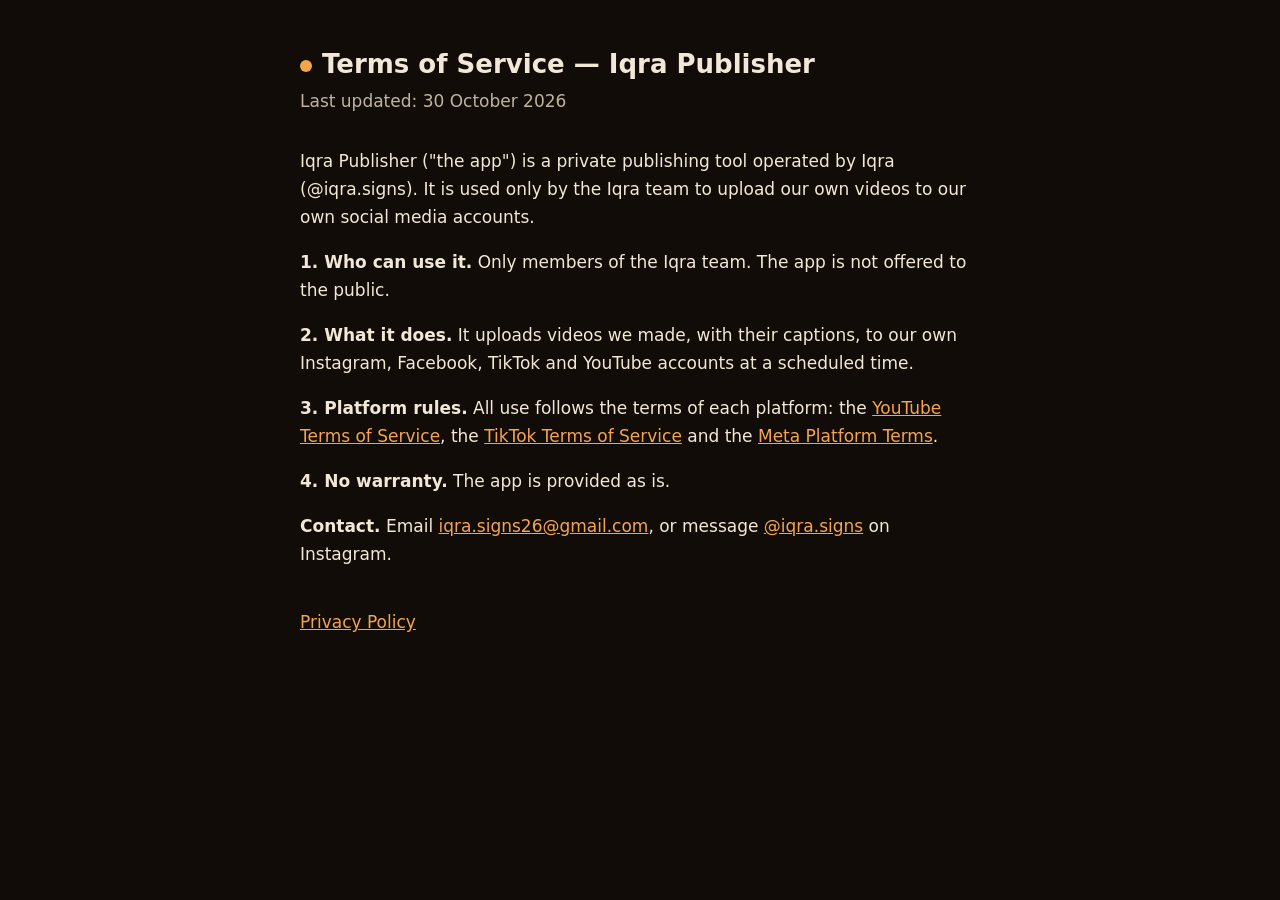
==== index.html @ d9dc5565 "Add Terms and Privacy pages for Iqra Publisher Co-Authored-By: Claude Opus 5.5 <noreply@anthropic.co" ====
<!doctype html><html lang="en"><head><meta charset="utf-8"><meta name="viewport" content="width=device-width,initial-scale=1">
<style>
:root{--ground:#120c08;--ink:#f2e8d8;--amber:#f4a54a;--muted:#bfb3a2}
body{margin:0;background:var(--ground);color:var(--ink);font:17px/1.65 system-ui,-apple-system,"Segoe UI",sans-serif}
main{max-width:680px;margin:0 auto;padding:48px 16px 64px}
h1{font-size:26px;line-height:1.25;margin:0 0 6px}
.date{color:var(--muted);margin:0 0 32px}
a{color:var(--amber)}
.dot{display:inline-block;width:12px;height:12px;border-radius:50%;background:var(--amber);margin-right:10px;vertical-align:middle}
nav{margin-top:40px;color:var(--muted)}
</style><title>Iqra Publisher Terms</title></head><body><main>
<h1><span class="dot"></span>Terms of Service — Iqra Publisher</h1>
<p class="date">Last updated: 30 October 2026</p>
<p>Iqra Publisher ("the app") is a private publishing tool operated by Iqra (@iqra.signs). It is used only by the Iqra team to upload our own videos to our own social media accounts.</p>
<p><strong>1. Who can use it.</strong> Only members of the Iqra team. The app is not offered to the public.</p>
<p><strong>2. What it does.</strong> It uploads videos we made, with their captions, to our own Instagram, Facebook, TikTok and YouTube accounts at a scheduled time.</p>
<p><strong>3. Platform rules.</strong> All use follows the terms of each platform: the <a href="https://www.youtube.com/t/terms">YouTube Terms of Service</a>, the <a href="https://www.tiktok.com/legal/terms-of-service">TikTok Terms of Service</a> and the <a href="https://developers.facebook.com/terms/">Meta Platform Terms</a>.</p>
<p><strong>4. No warranty.</strong> The app is provided as is.</p>
<p><strong>Contact.</strong> Email <a href="mailto:iqra.signs26@gmail.com">iqra.signs26@gmail.com</a>, or message <a href="https://www.instagram.com/iqra.signs/">@iqra.signs</a> on Instagram.</p>
<nav><a href="privacy.html">Privacy Policy</a></nav>
</main></body></html>
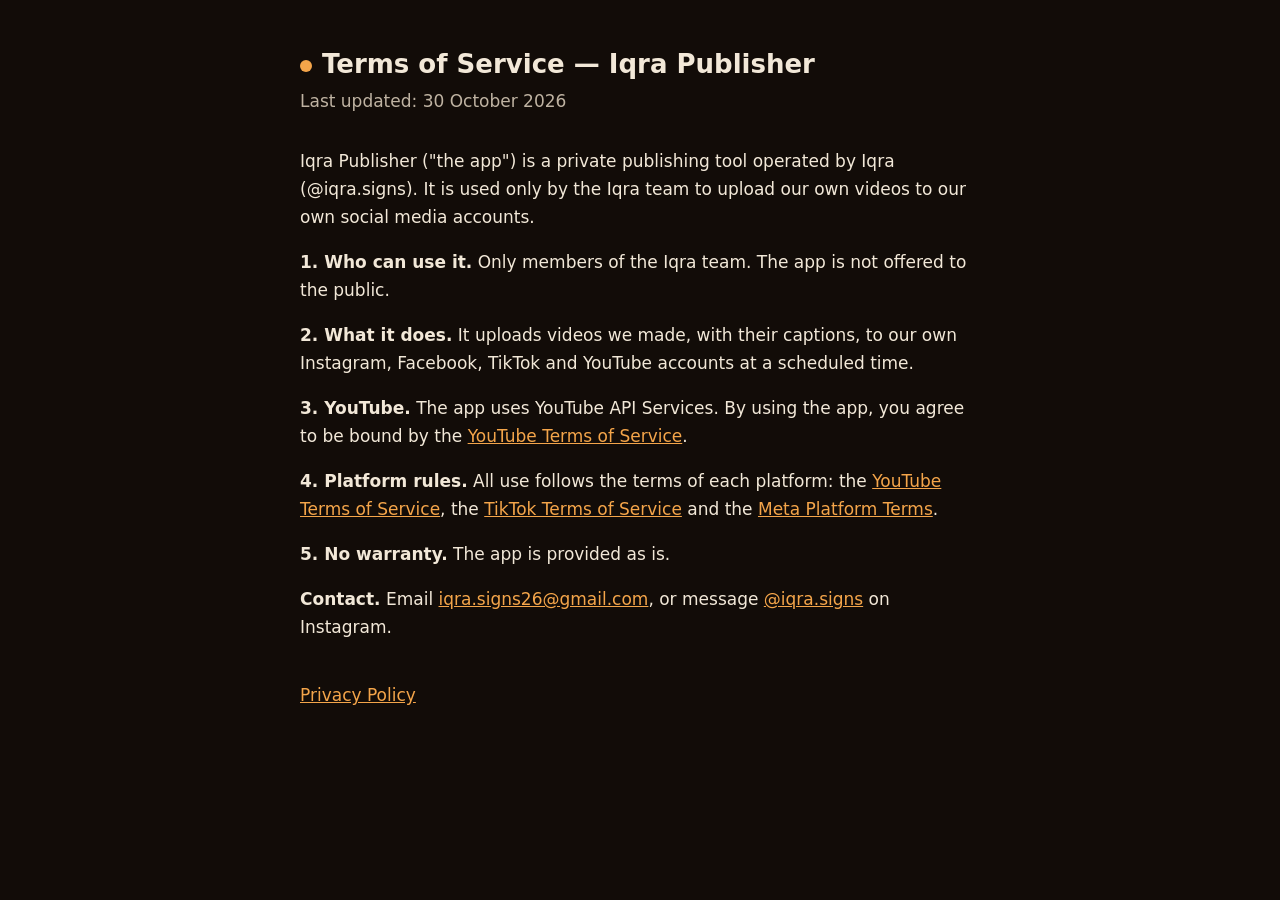
==== commit c2f56bb8: "Privacy: cover YouTube API Services policy points; Terms: YouTube ToS clause Co-Authored-By: Claude " ====
--- a/index.html
+++ b/index.html
@@ -14,8 +14,9 @@
 <p>Iqra Publisher ("the app") is a private publishing tool operated by Iqra (@iqra.signs). It is used only by the Iqra team to upload our own videos to our own social media accounts.</p>
 <p><strong>1. Who can use it.</strong> Only members of the Iqra team. The app is not offered to the public.</p>
 <p><strong>2. What it does.</strong> It uploads videos we made, with their captions, to our own Instagram, Facebook, TikTok and YouTube accounts at a scheduled time.</p>
-<p><strong>3. Platform rules.</strong> All use follows the terms of each platform: the <a href="https://www.youtube.com/t/terms">YouTube Terms of Service</a>, the <a href="https://www.tiktok.com/legal/terms-of-service">TikTok Terms of Service</a> and the <a href="https://developers.facebook.com/terms/">Meta Platform Terms</a>.</p>
-<p><strong>4. No warranty.</strong> The app is provided as is.</p>
+<p><strong>3. YouTube.</strong> The app uses YouTube API Services. By using the app, you agree to be bound by the <a href="https://www.youtube.com/t/terms">YouTube Terms of Service</a>.</p>
+<p><strong>4. Platform rules.</strong> All use follows the terms of each platform: the <a href="https://www.youtube.com/t/terms">YouTube Terms of Service</a>, the <a href="https://www.tiktok.com/legal/terms-of-service">TikTok Terms of Service</a> and the <a href="https://developers.facebook.com/terms/">Meta Platform Terms</a>.</p>
+<p><strong>5. No warranty.</strong> The app is provided as is.</p>
 <p><strong>Contact.</strong> Email <a href="mailto:iqra.signs26@gmail.com">iqra.signs26@gmail.com</a>, or message <a href="https://www.instagram.com/iqra.signs/">@iqra.signs</a> on Instagram.</p>
 <nav><a href="privacy.html">Privacy Policy</a></nav>
 </main></body></html>
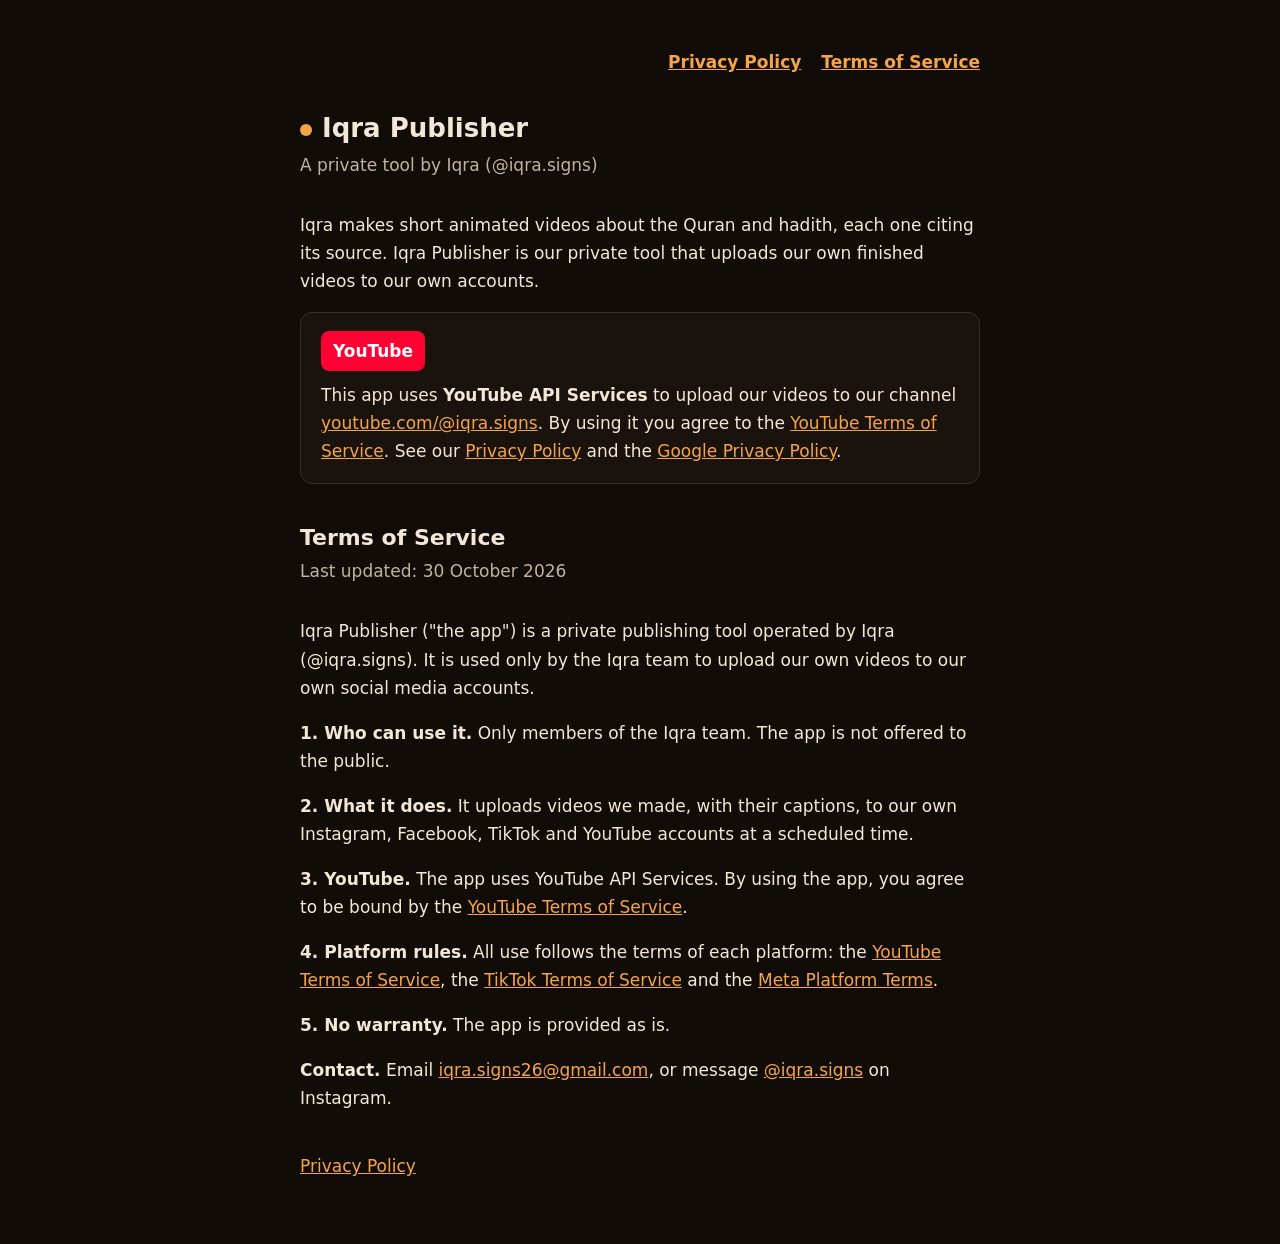
==== commit e0c0632b: "Homepage: Privacy Policy link at top, YouTube API Services section Co-Authored-By: Claude Opus 5.5 <" ====
--- a/index.html
+++ b/index.html
@@ -8,8 +8,21 @@
 a{color:var(--amber)}
 .dot{display:inline-block;width:12px;height:12px;border-radius:50%;background:var(--amber);margin-right:10px;vertical-align:middle}
 nav{margin-top:40px;color:var(--muted)}
-</style><title>Iqra Publisher Terms</title></head><body><main>
-<h1><span class="dot"></span>Terms of Service — Iqra Publisher</h1>
+.top{display:flex;gap:20px;justify-content:flex-end;margin:0 0 36px;font-weight:600}
+.yt{border:1px solid #3a2e24;border-radius:12px;padding:18px 20px;margin:0 0 40px;background:#1a120c}
+.yt img{height:28px;display:block;margin:0 0 10px;background:#fff;padding:8px 12px;border-radius:8px}
+.yt .fallback{display:none;font-weight:700;color:#fff;background:#ff0033;padding:6px 12px;border-radius:8px;margin:0 0 10px;width:max-content}
+</style><title>Iqra Publisher</title></head><body><main>
+<div class="top"><a href="privacy.html">Privacy Policy</a><a href="#terms">Terms of Service</a></div>
+<h1><span class="dot"></span>Iqra Publisher</h1>
+<p class="date">A private tool by Iqra (@iqra.signs)</p>
+<p>Iqra makes short animated videos about the Quran and hadith, each one citing its source. Iqra Publisher is our private tool that uploads our own finished videos to our own accounts.</p>
+<div class="yt">
+<img src="https://www.gstatic.com/youtube/img/branding/youtubelogo/svg/youtubelogo.svg" alt="YouTube" onerror="this.style.display='none';this.nextElementSibling.style.display='block'">
+<div class="fallback">YouTube</div>
+<p style="margin:0">This app uses <strong>YouTube API Services</strong> to upload our videos to our channel <a href="https://www.youtube.com/@iqra.signs">youtube.com/@iqra.signs</a>. By using it you agree to the <a href="https://www.youtube.com/t/terms">YouTube Terms of Service</a>. See our <a href="privacy.html">Privacy Policy</a> and the <a href="https://policies.google.com/privacy">Google Privacy Policy</a>.</p>
+</div>
+<h1 id="terms" style="font-size:22px">Terms of Service</h1>
 <p class="date">Last updated: 30 October 2026</p>
 <p>Iqra Publisher ("the app") is a private publishing tool operated by Iqra (@iqra.signs). It is used only by the Iqra team to upload our own videos to our own social media accounts.</p>
 <p><strong>1. Who can use it.</strong> Only members of the Iqra team. The app is not offered to the public.</p>
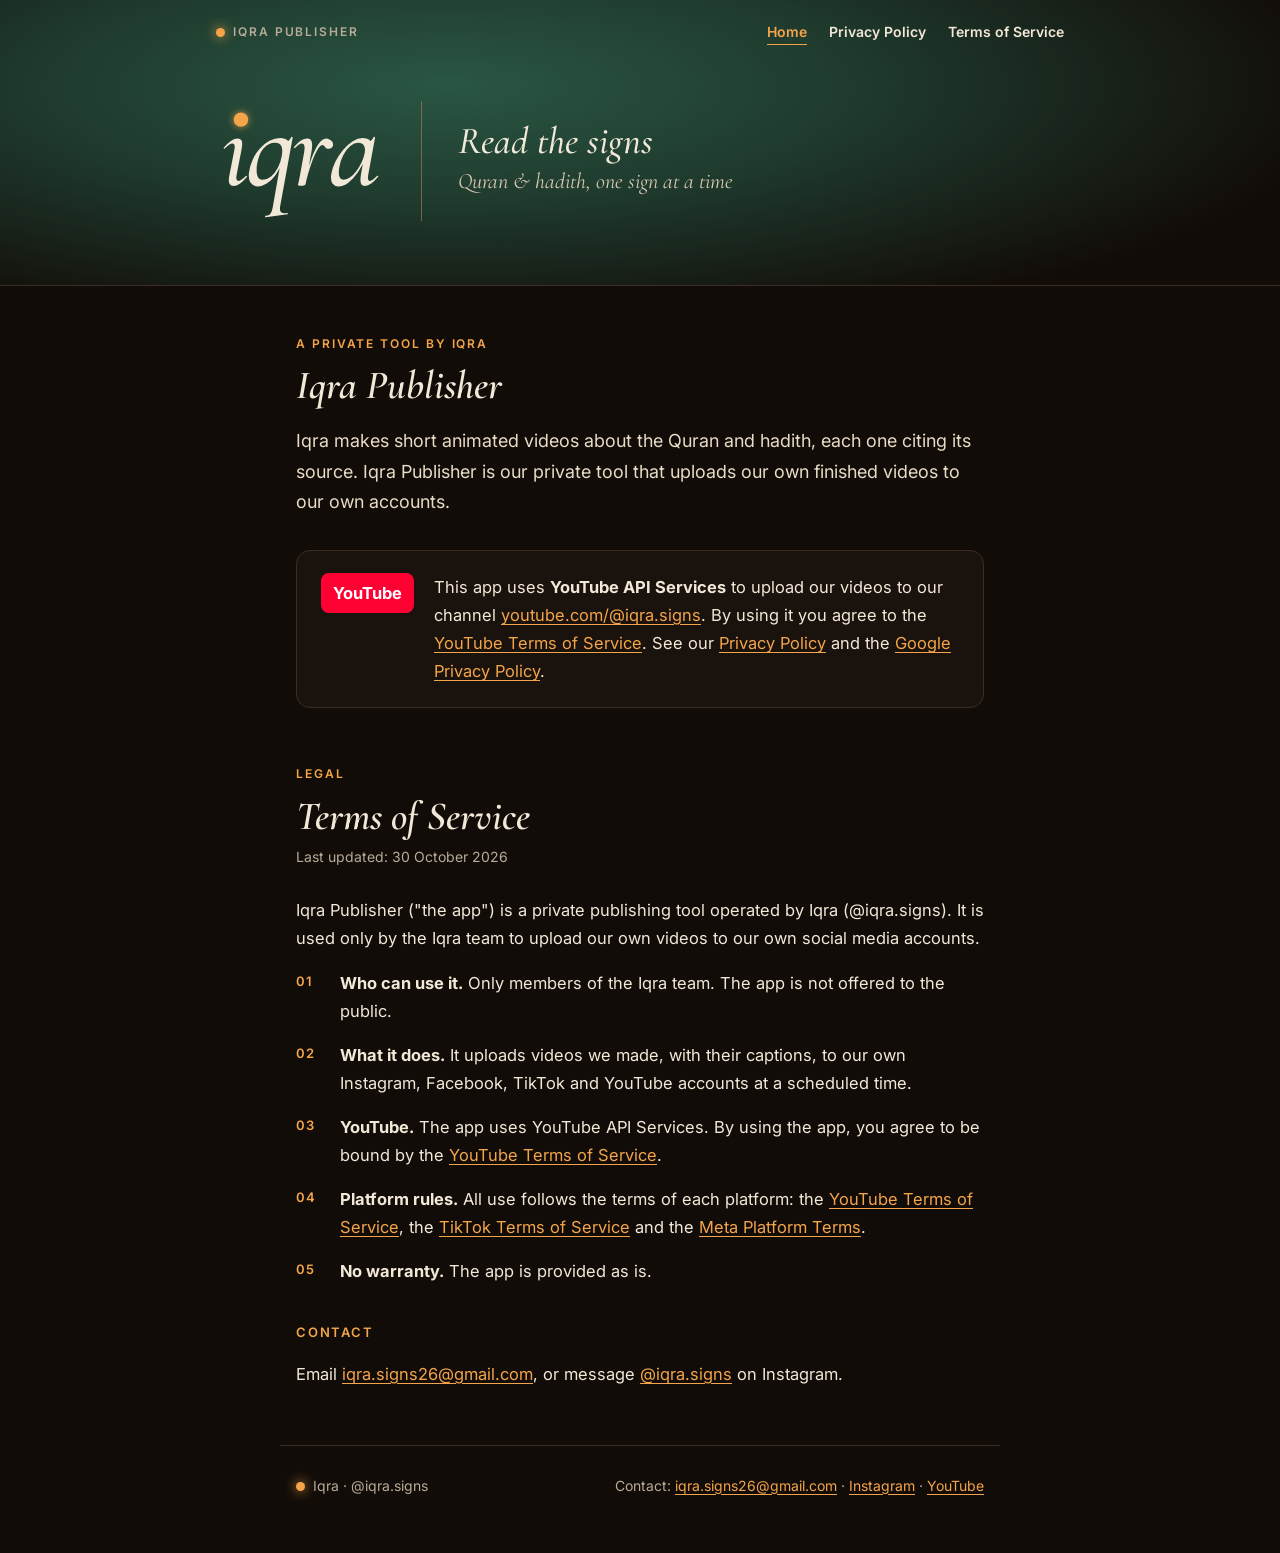
==== commit 701644c0: "Brand both pages: Iqra wordmark, forest hero, palette and fonts Co-Authored-By: Claude Opus 5.5 <nor" ====
--- a/index.html
+++ b/index.html
@@ -1,35 +1,30 @@
 <!doctype html><html lang="en"><head><meta charset="utf-8"><meta name="viewport" content="width=device-width,initial-scale=1">
-<style>
-:root{--ground:#120c08;--ink:#f2e8d8;--amber:#f4a54a;--muted:#bfb3a2}
-body{margin:0;background:var(--ground);color:var(--ink);font:17px/1.65 system-ui,-apple-system,"Segoe UI",sans-serif}
-main{max-width:680px;margin:0 auto;padding:48px 16px 64px}
-h1{font-size:26px;line-height:1.25;margin:0 0 6px}
-.date{color:var(--muted);margin:0 0 32px}
-a{color:var(--amber)}
-.dot{display:inline-block;width:12px;height:12px;border-radius:50%;background:var(--amber);margin-right:10px;vertical-align:middle}
-nav{margin-top:40px;color:var(--muted)}
-.top{display:flex;gap:20px;justify-content:flex-end;margin:0 0 36px;font-weight:600}
-.yt{border:1px solid #3a2e24;border-radius:12px;padding:18px 20px;margin:0 0 40px;background:#1a120c}
-.yt img{height:28px;display:block;margin:0 0 10px;background:#fff;padding:8px 12px;border-radius:8px}
-.yt .fallback{display:none;font-weight:700;color:#fff;background:#ff0033;padding:6px 12px;border-radius:8px;margin:0 0 10px;width:max-content}
-</style><title>Iqra Publisher</title></head><body><main>
-<div class="top"><a href="privacy.html">Privacy Policy</a><a href="#terms">Terms of Service</a></div>
-<h1><span class="dot"></span>Iqra Publisher</h1>
-<p class="date">A private tool by Iqra (@iqra.signs)</p>
-<p>Iqra makes short animated videos about the Quran and hadith, each one citing its source. Iqra Publisher is our private tool that uploads our own finished videos to our own accounts.</p>
-<div class="yt">
-<img src="https://www.gstatic.com/youtube/img/branding/youtubelogo/svg/youtubelogo.svg" alt="YouTube" onerror="this.style.display='none';this.nextElementSibling.style.display='block'">
-<div class="fallback">YouTube</div>
-<p style="margin:0">This app uses <strong>YouTube API Services</strong> to upload our videos to our channel <a href="https://www.youtube.com/@iqra.signs">youtube.com/@iqra.signs</a>. By using it you agree to the <a href="https://www.youtube.com/t/terms">YouTube Terms of Service</a>. See our <a href="privacy.html">Privacy Policy</a> and the <a href="https://policies.google.com/privacy">Google Privacy Policy</a>.</p>
+<title>Iqra Publisher</title><meta name="description" content="Iqra (@iqra.signs): Quran &amp; hadith, one sign at a time.">
+<link rel="icon" href="assets/icon.png"><link rel="preconnect" href="https://fonts.googleapis.com"><link rel="preconnect" href="https://fonts.gstatic.com" crossorigin>
+<link href="https://fonts.googleapis.com/css2?family=Cormorant+Garamond:ital,wght@1,500;1,600&family=Inter:wght@400;600&display=swap" rel="stylesheet">
+<link rel="stylesheet" href="assets/style.css"></head><body>
+<header class="hero"><div class="bar"><span class="label"><span class="dot"></span>Iqra Publisher</span>
+<nav><a href="./" class="on">Home</a><a href="privacy.html">Privacy Policy</a><a href="./#terms">Terms of Service</a></nav></div>
+<div class="mast"><img src="assets/wordmark.svg" alt="iqra"><div class="rule"></div><div class="tag"><b>Read the signs</b><span>Quran &amp; hadith, one sign at a time</span></div></div></header>
+<main>
+<p class="eyebrow">A private tool by Iqra</p>
+<h1>Iqra Publisher</h1>
+<p class="lead">Iqra makes short animated videos about the Quran and hadith, each one citing its source. Iqra Publisher is our private tool that uploads our own finished videos to our own accounts.</p>
+<div class="card yt">
+<div class="logo"><img src="https://www.gstatic.com/youtube/img/branding/youtubelogo/svg/youtubelogo.svg" alt="YouTube" onerror="this.parentNode.style.display='none';this.parentNode.nextElementSibling.style.display='block'"></div><div class="fallback">YouTube</div>
+<p>This app uses <strong>YouTube API Services</strong> to upload our videos to our channel <a href="https://www.youtube.com/@iqra.signs">youtube.com/@iqra.signs</a>. By using it you agree to the <a href="https://www.youtube.com/t/terms">YouTube Terms of Service</a>. See our <a href="privacy.html">Privacy Policy</a> and the <a href="https://policies.google.com/privacy">Google Privacy Policy</a>.</p>
 </div>
-<h1 id="terms" style="font-size:22px">Terms of Service</h1>
+<p class="eyebrow" id="terms" style="margin-top:56px">Legal</p>
+<h1>Terms of Service</h1>
 <p class="date">Last updated: 30 October 2026</p>
 <p>Iqra Publisher ("the app") is a private publishing tool operated by Iqra (@iqra.signs). It is used only by the Iqra team to upload our own videos to our own social media accounts.</p>
-<p><strong>1. Who can use it.</strong> Only members of the Iqra team. The app is not offered to the public.</p>
-<p><strong>2. What it does.</strong> It uploads videos we made, with their captions, to our own Instagram, Facebook, TikTok and YouTube accounts at a scheduled time.</p>
-<p><strong>3. YouTube.</strong> The app uses YouTube API Services. By using the app, you agree to be bound by the <a href="https://www.youtube.com/t/terms">YouTube Terms of Service</a>.</p>
-<p><strong>4. Platform rules.</strong> All use follows the terms of each platform: the <a href="https://www.youtube.com/t/terms">YouTube Terms of Service</a>, the <a href="https://www.tiktok.com/legal/terms-of-service">TikTok Terms of Service</a> and the <a href="https://developers.facebook.com/terms/">Meta Platform Terms</a>.</p>
-<p><strong>5. No warranty.</strong> The app is provided as is.</p>
-<p><strong>Contact.</strong> Email <a href="mailto:iqra.signs26@gmail.com">iqra.signs26@gmail.com</a>, or message <a href="https://www.instagram.com/iqra.signs/">@iqra.signs</a> on Instagram.</p>
-<nav><a href="privacy.html">Privacy Policy</a></nav>
-</main></body></html>
+<ol class="terms">
+<li><strong>Who can use it.</strong> Only members of the Iqra team. The app is not offered to the public.</li>
+<li><strong>What it does.</strong> It uploads videos we made, with their captions, to our own Instagram, Facebook, TikTok and YouTube accounts at a scheduled time.</li>
+<li><strong>YouTube.</strong> The app uses YouTube API Services. By using the app, you agree to be bound by the <a href="https://www.youtube.com/t/terms">YouTube Terms of Service</a>.</li>
+<li><strong>Platform rules.</strong> All use follows the terms of each platform: the <a href="https://www.youtube.com/t/terms">YouTube Terms of Service</a>, the <a href="https://www.tiktok.com/legal/terms-of-service">TikTok Terms of Service</a> and the <a href="https://developers.facebook.com/terms/">Meta Platform Terms</a>.</li>
+<li><strong>No warranty.</strong> The app is provided as is.</li>
+</ol>
+<h2>Contact</h2><p>Email <a href="mailto:iqra.signs26@gmail.com">iqra.signs26@gmail.com</a>, or message <a href="https://www.instagram.com/iqra.signs/">@iqra.signs</a> on Instagram.</p>
+</main>
+<footer><span><span class="dot"></span>Iqra · @iqra.signs</span><span>Contact: <a href="mailto:iqra.signs26@gmail.com">iqra.signs26@gmail.com</a> · <a href="https://www.instagram.com/iqra.signs/">Instagram</a> · <a href="https://www.youtube.com/@iqra.signs">YouTube</a></span></footer></body></html>
--- a/assets/style.css
+++ b/assets/style.css
@@ -0,0 +1,35 @@
+:root{--ground:#120c08;--forest:#1f3b2e;--ember:#d9601e;--ink:#f2e8d8;--amber:#f4a54a;--muted:#b8ab98;--line:#3a2e24;--card:#1a120c}
+*{box-sizing:border-box}
+html{background:var(--ground)}
+body{margin:0;background:var(--ground);color:var(--ink);font:16.5px/1.7 Inter,system-ui,sans-serif;-webkit-font-smoothing:antialiased}
+a{color:var(--amber);text-underline-offset:3px;overflow-wrap:anywhere}
+.hero{background:radial-gradient(ellipse 70% 90% at 35% 30%,#2a5643 0%,var(--forest) 45%,var(--ground) 100%);border-bottom:1px solid var(--line)}
+.bar{max-width:880px;margin:0 auto;padding:20px 16px;display:flex;justify-content:space-between;align-items:center;gap:16px}
+.bar .label{font-weight:600;font-size:12px;letter-spacing:.16em;text-transform:uppercase;color:var(--muted)}
+.bar nav{display:flex;gap:22px;font-weight:600;font-size:14px}
+.bar nav a{color:var(--ink);text-decoration:none;border-bottom:1px solid transparent}
+.bar nav a:hover,.bar nav a.on{border-color:var(--amber);color:var(--amber)}
+.mast{max-width:880px;margin:0 auto;padding:36px 16px 64px;display:flex;align-items:center;gap:36px;flex-wrap:wrap}
+.mast img{height:120px;width:auto}
+.mast .rule{width:1px;align-self:stretch;background:#a07b45;opacity:.7}
+.mast .tag{font-family:"Cormorant Garamond",serif;font-style:italic}
+.mast .tag b{display:block;font-weight:500;font-size:38px;line-height:1.1}
+.mast .tag span{font-size:22px;color:#d8c9b2}
+main{max-width:720px;margin:0 auto;padding:48px 16px 40px}
+.eyebrow{font-weight:600;font-size:12px;letter-spacing:.16em;text-transform:uppercase;color:var(--amber);margin:0 0 8px}
+h1{font-family:"Cormorant Garamond",serif;font-style:italic;font-weight:600;font-size:40px;line-height:1.15;margin:0 0 6px}
+h2{font-weight:600;font-size:13px;letter-spacing:.14em;text-transform:uppercase;color:var(--amber);margin:36px 0 8px}
+.date{color:var(--muted);margin:0 0 28px;font-size:14px}
+.lead{font-size:18px;color:#e9dcc6}
+.card{border:1px solid var(--line);border-radius:14px;padding:22px 24px;margin:32px 0;background:var(--card)}
+.yt{display:flex;gap:20px;align-items:flex-start}
+.yt .logo{flex:none;background:#fff;border-radius:10px;padding:10px 14px;line-height:0}
+.yt .logo img{height:22px}
+.yt .fallback{display:none;flex:none;font-weight:700;color:#fff;background:#ff0033;padding:6px 12px;border-radius:8px}
+.yt p{margin:0}
+ol.terms{padding-left:0;list-style:none;counter-reset:t}
+ol.terms li{counter-increment:t;position:relative;padding-left:44px;margin:0 0 16px}
+ol.terms li::before{content:counter(t,decimal-leading-zero);position:absolute;left:0;top:1px;font-weight:600;font-size:13px;color:var(--amber);letter-spacing:.08em}
+footer{max-width:720px;margin:0 auto;padding:28px 16px 56px;border-top:1px solid var(--line);color:var(--muted);font-size:14px;display:flex;justify-content:space-between;gap:16px;flex-wrap:wrap}
+.dot{display:inline-block;width:9px;height:9px;border-radius:50%;background:var(--amber);box-shadow:0 0 12px var(--amber);margin-right:8px;vertical-align:middle}
+@media (max-width:600px){.mast img{height:84px}.mast .rule{display:none}.mast{gap:18px;padding-bottom:44px}.mast .tag b{font-size:30px}h1{font-size:34px}.yt{flex-direction:column}.bar .label{display:none}}
